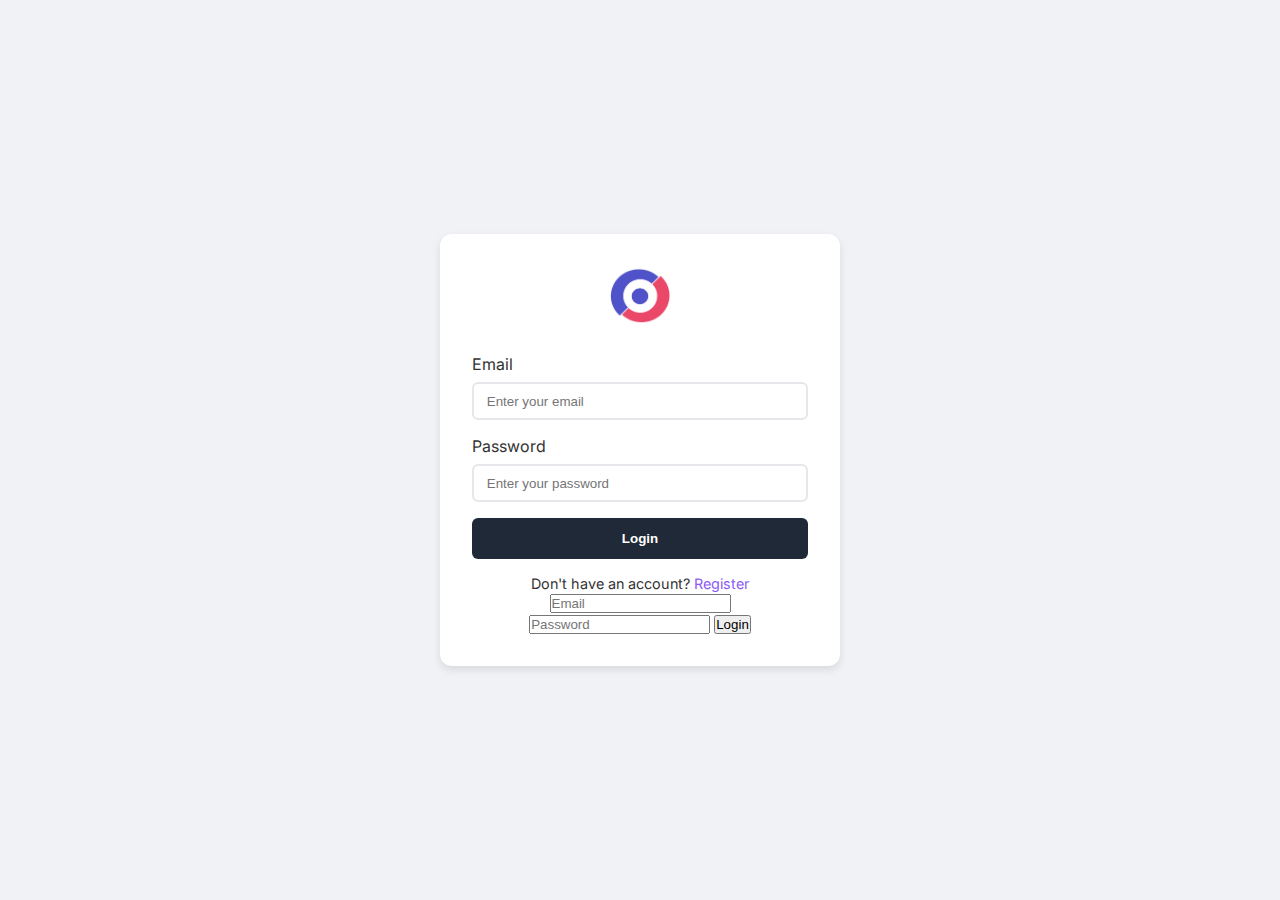
==== login.html @ d3eea5c9 "Add files via upload" ====
<!DOCTYPE html>
<html lang="en">
<head>
    <meta charset="UTF-8">
    <title>Login - Gamacare</title>
    <link rel="stylesheet" href="style.css">
    <link rel="stylesheet" href="https://fonts.googleapis.com/css?family=Inter&display=swap">
</head>
<body class="auth-body">
    <div class="auth-container">
        <img src="logo.png" alt="Gamacare Logo" class="auth-logo">
        <form class="auth-form">
            <div class="form-group">
                <label for="email">Email</label>
                <input type="email" id="email" placeholder="Enter your email" required>
            </div>
            <div class="form-group">
                <label for="password">Password</label>
                <input type="password" id="password" placeholder="Enter your password" required>
            </div>
            <button type="submit" class="btn-submit">Login</button>
            <p class="auth-link">Don't have an account? <a href="register.html">Register</a></p>
        </form>
        <form action="login.php" method="POST">
          <input type="email" name="email" placeholder="Email" required>
          <input type="password" name="password" placeholder="Password" required>
          <button type="submit">Login</button>
        </form>
        
    </div>
</body>
</html>
---- style.css ----
/* RESET */
* {
    margin: 0;
    padding: 0;
    box-sizing: border-box;
  }
  
  /* BODY */
  body {
    font-family: Arial, sans-serif;
    color: #333;
    background-color: #fff;
  }
  
  /* NAVBAR */
  .navbar {
    display: flex;
    align-items: center;
    justify-content: space-between;
    padding: 1rem 2rem;
    background-color: #ffffff;
    box-shadow: 0 2px 5px rgba(0,0,0,0.1);
  }
  
  .logo {
    display: flex;
    align-items: center;
  }
  
  .logo img {
    height: 40px;
    margin-right: 0.5rem;
  }
  
  .brand-name {
    font-weight: bold;
    font-size: 1.2rem;
  }
  
  .nav-links {
    list-style: none;
    display: flex;
    gap: 1rem;
  }
  
  .nav-links li a {
    text-decoration: none;
    color: #333;
    font-weight: 500;
    transition: color 0.3s ease;
  }
  
  .nav-links li a:hover {
    color: #ff5a5f;
  }
  
  .appointment-btn {
    background-color: #ff5a5f;
    color: #fff;
    border: none;
    padding: 0.6rem 1.2rem;
    cursor: pointer;
    border-radius: 5px;
    font-weight: 600;
  }
  
  /* HERO SECTION */
  .hero {
    background-color: #64c4b2; /* Adjust color as needed */
    padding: 4rem 2rem;
    text-align: center;
    color: #fff;
  }
  
  .hero-content h1 {
    font-size: 2.5rem;
    margin-bottom: 1rem;
  }
  
  .hero-content p {
    font-size: 1.2rem;
    margin-bottom: 2rem;
  }
  
  .cta-btn {
    background-color: #fff;
    color: #64c4b2;
    border: none;
    padding: 0.75rem 1.5rem;
    cursor: pointer;
    border-radius: 5px;
    font-weight: bold;
    font-size: 1rem;
    transition: background-color 0.3s ease, color 0.3s ease;
  }
  
  .cta-btn:hover {
    background-color: #ff5a5f;
    color: #fff;
  }
  
  /* BOOK APPOINTMENT SECTION */
  .book-section {
    display: flex;
    justify-content: center;
    align-items: center;
    padding: 2rem;
    background-color: #f9f9f9;
  }
  
  .book-btn {
    background-color: #ff5a5f;
    color: #fff;
    border: none;
    padding: 1rem 2rem;
    cursor: pointer;
    border-radius: 5px;
    font-size: 1rem;
    font-weight: bold;
    transition: background-color 0.3s ease;
  }
  
  .book-btn:hover {
    background-color: #e5484f;
  }
  
  /* INFO SECTION */
  .info-section {
    display: flex;
    justify-content: center;
    align-items: center;
    gap: 2rem;
    padding: 2rem;
    text-align: center;
    background-color: #fff;
  }
  
  .info-card {
    flex: 1;
    max-width: 200px;
  }
  
  .info-card img {
    max-width: 60px;
    margin-bottom: 1rem;
  }
  
  .info-card h3 {
    font-size: 1.1rem;
    margin-top: 0.5rem;
  }
  
  /* FOOTER */
  footer {
    display: flex;
    justify-content: space-between;
    align-items: center;
    background-color: #f2f2f2;
    padding: 1rem 2rem;
    font-size: 0.9rem;
  }
  
  .footer-left {
    display: flex;
    flex-direction: column;
  }
  
  .footer-left p {
    margin-top: 0.5rem;
  }
  
  .footer-left a {
    text-decoration: none;
    color: #333;
    margin: 0 0.3rem;
  }
  
  .footer-left a:hover {
    text-decoration: underline;
  }
  
  .footer-right a img {
    width: 24px;
    margin-left: 1rem;
    transition: opacity 0.3s ease;
  }
  
  .footer-right a img:hover {
    opacity: 0.7;
  }
  
  #languageSelect {
    padding: 0.25rem;
    margin-bottom: 0.5rem;
    font-size: 0.9rem;
  }
  
  /* SERVICES PAGE SPECIFIC STYLES */
  .services-main {
    max-width: 1200px;
    margin: 0 auto;
    padding: 2rem;
  }
  
  .services-hero {
    margin-bottom: 2rem;
  }
  
  .services-hero h1 {
    font-size: 2rem;
    margin-bottom: 1rem;
    color: #333;
  }
  
  .services-hero p {
    line-height: 1.6;
    color: #555;
  }
  
  .services-details {
    display: flex;
    flex-direction: column;
    gap: 2rem;
    margin-bottom: 3rem;
  }
  
  .service-detail h2 {
    font-size: 1.4rem;
    margin-bottom: 0.5rem;
    color: #333;
    border-left: 4px solid #64c4b2;
    padding-left: 0.5rem;
  }
  
  .service-detail p {
    line-height: 1.6;
    color: #555;
  }
  
  .services-offered {
    margin-bottom: 3rem;
    text-align: center;
  }
  
  .services-offered h2 {
    font-size: 1.8rem;
    margin-bottom: 1.5rem;
    color: #333;
  }
  
  .services-grid {
    display: grid;
    grid-template-columns: repeat(auto-fill, minmax(200px, 1fr));
    gap: 1rem;
  }
  
  .service-card {
    background-color: #f9f9f9;
    padding: 1.5rem;
    border-radius: 5px;
    box-shadow: 0 2px 4px rgba(0,0,0,0.1);
    font-weight: 600;
    color: #333;
    transition: background-color 0.3s ease;
    cursor: default;
  }
  
  .service-card:hover {
    background-color: #e1f5f2; /* Slight hover effect */
  }
  
  /* CTA Section */
  .services-cta {
    background-color: #f9f9f9;
    padding: 2rem;
    text-align: center;
    border-radius: 5px;
    margin-bottom: 3rem;
  }
  
  .services-cta h2 {
    font-size: 1.8rem;
    margin-bottom: 1rem;
    color: #333;
  }
  
  .services-cta p {
    margin-bottom: 1.5rem;
    color: #555;
  }
  
  .services-cta .cta-btn {
    background-color: #64c4b2;
    color: #fff;
    border: none;
    padding: 0.75rem 1.5rem;
    cursor: pointer;
    border-radius: 5px;
    font-weight: bold;
    font-size: 1rem;
    transition: background-color 0.3s ease;
  }
  
  .services-cta .cta-btn:hover {
    background-color: #ff5a5f;
  }
  
  /* MODAL STYLES */
  .modal {
    display: none; /* Hidden initially */
    position: fixed;
    z-index: 9999; /* Sits on top of other elements */
    left: 0;
    top: 0;
    width: 100%;
    height: 100%;
    overflow: auto; /* Enable scroll if needed */
    background-color: rgba(0, 0, 0, 0.5); /* Dark overlay */
    justify-content: center;
    align-items: center;
  }
  
  .modal-content {
    background-color: #fff;
    margin: auto;
    padding: 2rem;
    border-radius: 5px;
    max-width: 600px;
    width: 90%; /* Slightly responsive */
    position: relative;
  }
  
  .close {
    color: #aaa;
    float: right;
    font-size: 1.5rem;
    font-weight: bold;
    cursor: pointer;
    margin-top: -0.5rem;
  }
  
  .close:hover,
  .close:focus {
    color: #000;
    text-decoration: none;
    cursor: pointer;
  }
  
  /* ABOUT PAGE SPECIFIC CLASSES */
  
  /* Hero / Intro section on About page */
  .about-hero {
    text-align: center;
    margin-bottom: 2rem;
  }
  
  .about-hero h1 {
    font-size: 2rem;
    margin-bottom: 1rem;
    color: #333;
  }
  
  .about-hero p {
    line-height: 1.6;
    color: #555;
  }
  
  /* Our Story */
  .about-story {
    margin-bottom: 2rem;
  }
  
  .about-story h2 {
    font-size: 1.5rem;
    color: #333;
    margin-bottom: 0.5rem;
    border-left: 4px solid #64c4b2;
    padding-left: 0.5rem;
  }
  
  .about-story p {
    line-height: 1.6;
    color: #555;
  }
  
  /* About Services */
  .about-services {
    margin-bottom: 2rem;
  }
  
  .about-services h2 {
    font-size: 1.5rem;
    margin-bottom: 0.5rem;
    color: #333;
  }
  
  .about-services h3 {
    font-size: 1.2rem;
    margin-bottom: 1rem;
    color: #555;
  }
  
  /* Approach & Community sections */
  .about-approach, .about-community {
    margin-bottom: 2rem;
  }
  
  .about-approach h2, .about-community h2 {
    font-size: 1.5rem;
    margin-bottom: 0.5rem;
    color: #333;
    border-left: 4px solid #64c4b2;
    padding-left: 0.5rem;
  }
  
  .about-approach p, .about-community p {
    line-height: 1.6;
    color: #555;
  }
  
  /* Contact Form on About page */
  .about-contact {
    margin-bottom: 2rem;
  }
  
  .about-contact h2 {
    font-size: 1.5rem;
    margin-bottom: 1rem;
    color: #333;
  }
  
  .contact-form {
    display: flex;
    flex-direction: column;
    max-width: 500px;
    margin: 0 auto;
    gap: 0.75rem;
  }
  
  .contact-form label {
    font-weight: 600;
    margin-bottom: 0.25rem;
  }
  
  .contact-form input,
  .contact-form textarea {
    padding: 0.75rem;
    border: 1px solid #ccc;
    border-radius: 4px;
    font-size: 0.95rem;
  }
  
  .contact-form input:focus,
  .contact-form textarea:focus {
    outline: none;
    border-color: #64c4b2;
  }
  
  /* CONTACT PAGE SPECIFIC STYLES */
  
  /* Main container for contact page */
  .contact-main {
    max-width: 1200px;
    margin: 0 auto;
    padding: 2rem;
  }
  
  /* Intro Section (heading & address) */
  .contact-intro {
    text-align: center;
    margin-bottom: 2rem;
  }
  
  .contact-intro h1 {
    font-size: 2rem;
    margin-bottom: 1rem;
    color: #333;
  }
  
  .contact-intro p {
    line-height: 1.6;
    color: #555;
  }
  
  /* Contact Card Container */
  .contact-card {
    display: flex;
    flex-wrap: wrap; /* Allows wrapping on smaller screens */
    gap: 2rem;
    background-color: #fff;
    border-radius: 8px;
    padding: 2rem;
    box-shadow: 0 2px 4px rgba(0,0,0,0.1);
  }
  
  /* Left side (Form) */
  .contact-form-wrapper {
    flex: 1;
    min-width: 280px;
  }
  
  /* Right side (Map) */
  .map-container {
    flex: 1;
    min-width: 280px;
    height: 400px; /* Adjust as needed */
    border-radius: 4px;
    overflow: hidden; /* Round corners for the embedded map if you like */
  }
  
  /* Contact Form inside the card */
  .contact-form {
    display: flex;
    flex-direction: column;
    gap: 1rem;
  }
  
  .contact-form label {
    font-weight: 600;
    margin-bottom: 0.25rem;
  }
  
  .contact-form input,
  .contact-form textarea {
    padding: 0.75rem;
    border: 1px solid #ccc;
    border-radius: 4px;
    font-size: 0.95rem;
  }
  
  .contact-form input:focus,
  .contact-form textarea:focus {
    outline: none;
    border-color: #64c4b2;
  }
  
  /* If you want the same button style as "Book Appointment" */
  .contact-form .book-btn {
    width: 100px;
    align-self: flex-start;
    background-color: #ff5a5f;
    color: #fff;
    border: none;
    padding: 0.6rem 1.2rem;
    cursor: pointer;
    border-radius: 5px;
    font-weight: 600;
    transition: background-color 0.3s ease;
  }
  
  .contact-form .book-btn:hover {
    background-color: #e5484f;
  }
  
  /* --- Booking Page Specific Styles --- */
  
  /* Container for booking page */
  .booking-main {
    max-width: 1200px;
    margin: 0 auto;
    padding: 2rem;
  }
  
  /* Hero Section */
  .booking-hero {
    background-color: #f9f9f9; /* or use a hero image background if desired */
    padding: 4rem 2rem;
    text-align: center;
    margin-bottom: 2rem;
  }
  
  .booking-hero-content h1 {
    font-size: 2.2rem;
    margin-bottom: 1rem;
    color: #333;
  }
  
  .booking-hero-content p {
    font-size: 1.2rem;
    margin-bottom: 2rem;
    color: #555;
  }
  
  #bookNowHeroBtn {
    background-color: #64c4b2;
    color: #fff;
    border: none;
    padding: 0.75rem 1.5rem;
    cursor: pointer;
    border-radius: 5px;
    font-weight: bold;
    font-size: 1rem;
    transition: background-color 0.3s ease;
  }
  
  #bookNowHeroBtn:hover {
    background-color: #ff5a5f;
  }
  
  /* Consultation Types Section */
  .consultation-types {
    text-align: center;
    margin-bottom: 3rem;
  }
  
  .consultation-types h2 {
    font-size: 1.8rem;
    margin-bottom: 1.5rem;
    color: #333;
  }
  
  .services-grid {
    display: grid;
    grid-template-columns: repeat(auto-fill, minmax(200px, 1fr));
    gap: 1rem;
    justify-items: center;
  }
  
  .service-card {
    background-color: #f9f9f9;
    padding: 1.5rem;
    border-radius: 5px;
    box-shadow: 0 2px 4px rgba(0,0,0,0.1);
    font-weight: 600;
    color: #333;
    transition: background-color 0.3s ease;
    cursor: default;
    text-align: center;
    width: 200px; /* fixed width for uniformity */
  }
  
  .service-card:hover {
    background-color: #e1f5f2;
  }
  
  /* Booking Form Section */
  .booking-form-section {
    background-color: #fff;
    padding: 2rem;
    text-align: center;
    border-radius: 5px;
    box-shadow: 0 2px 4px rgba(0,0,0,0.1);
    margin-bottom: 3rem;
  }
  
  .booking-form-section h2 {
    font-size: 1.8rem;
    margin-bottom: 1.5rem;
    color: #333;
  }
  
  .booking-form {
    display: flex;
    flex-direction: column;
    max-width: 500px;
    margin: 0 auto;
    gap: 1rem;
    text-align: left;
  }
  
  .booking-form label {
    font-weight: 600;
    margin-bottom: 0.25rem;
  }
  
  .booking-form input,
  .booking-form textarea {
    padding: 0.75rem;
    border: 1px solid #ccc;
    border-radius: 4px;
    font-size: 0.95rem;
  }
  
  .booking-form input:focus,
  .booking-form textarea:focus {
    outline: none;
    border-color: #64c4b2;
  }
  
  /* "Submit Booking" button reuses .book-btn style */
  .booking-form .book-btn {
    background-color: #64c4b2;
    color: #fff;
    border: none;
    padding: 0.6rem 1.2rem;
    cursor: pointer;
    border-radius: 5px;
    font-weight: 600;
    transition: background-color 0.3s ease;
    align-self: flex-start; /* or center, if you prefer */
  }
  
  .booking-form .book-btn:hover {
    background-color: #ff5a5f;
  }
  .info-section {
    display: flex;
    justify-content: center;
    gap: 1rem;
  }

  .info-card {
    background-color: #fff;
    border-radius: 8px;
    box-shadow: 0 2px 4px rgba(0,0,0,0.1);
    padding: 1rem;
    cursor: pointer;
    transition: background-color 0.3s ease, color 0.3s ease;
    text-align: center;
    width: 150px;
  }

  .info-card:hover, .info-card:active, .info-card.active {
    background-color: #ff5a5f;
    color: #fff;
  }

  .info-card i {
    margin-bottom: 0.5rem;
  }
  /* Helpful Links Section */
.helpful-links {
  text-align: center;
  margin: 2rem 0;
}

.info-section {
  display: flex;
  justify-content: center;
  gap: 1rem;
}

.info-card {
  background-color: #fff;
  border-radius: 8px;
  box-shadow: 0 2px 4px rgba(0,0,0,0.1);
  padding: 1rem;
  cursor: pointer;
  transition: background-color 0.3s ease, color 0.3s ease;
  text-align: center;
  width: 150px;
}

.info-card:hover,
.info-card:active,
.info-card.active {
  background-color: #ff5a5f;
  color: #fff;
}

.info-card i {
  margin-bottom: 0.5rem;
}

.info-card a {
  text-decoration: none;
  color: inherit;
  display: block;
}
.nav-links li a {
  position: relative;
  padding-bottom: 4px; /* Space for the underline */
}

.nav-links li a.active {
  font-weight: bold;
  color: #000;
}

.nav-links li a.active::after {
  content: '';
  position: absolute;
  bottom: 0;
  left: 0;
  width: 100%;
  height: 2px;
  background-color: #000;
}
/* Authentication Pages (Login/Register) Styles */
.auth-body {
  font-family: 'Inter', sans-serif;
  background-color: #f0f2f5;
  display: flex;
  justify-content: center;
  align-items: center;
  height: 100vh;
  padding: 1rem;
}

.auth-container {
  background: #fff;
  border-radius: 12px;
  box-shadow: 0 4px 8px rgba(0,0,0,0.1);
  padding: 2rem;
  width: 100%;
  max-width: 400px;
  text-align: center;
}

.auth-logo {
  height: 60px;
  margin-bottom: 1.5rem;
}

.auth-form .form-group {
  text-align: left;
  margin-bottom: 1rem;
}

.auth-form .form-group label {
  display: block;
  margin-bottom: 0.5rem;
  color: #333;
}

.auth-form .form-group input {
  width: 100%;
  padding: 0.6rem 0.8rem;
  border: 2px solid #e5e7eb;
  border-radius: 6px;
  outline: none;
  transition: border-color 0.3s;
}

.auth-form .form-group input:focus {
  border-color: #8a5cf6;
}

.btn-submit {
  background-color: #1f2937;
  color: #fff;
  border: none;
  width: 100%;
  padding: 0.8rem;
  border-radius: 6px;
  font-weight: bold;
  cursor: pointer;
  transition: background-color 0.3s;
}

.btn-submit:hover {
  background-color: #111827;
}

.auth-link {
  margin-top: 1rem;
  font-size: 0.9rem;
}

.auth-link a {
  color: #8a5cf6;
  text-decoration: none;
}

.auth-link a:hover {
  text-decoration: underline;
}
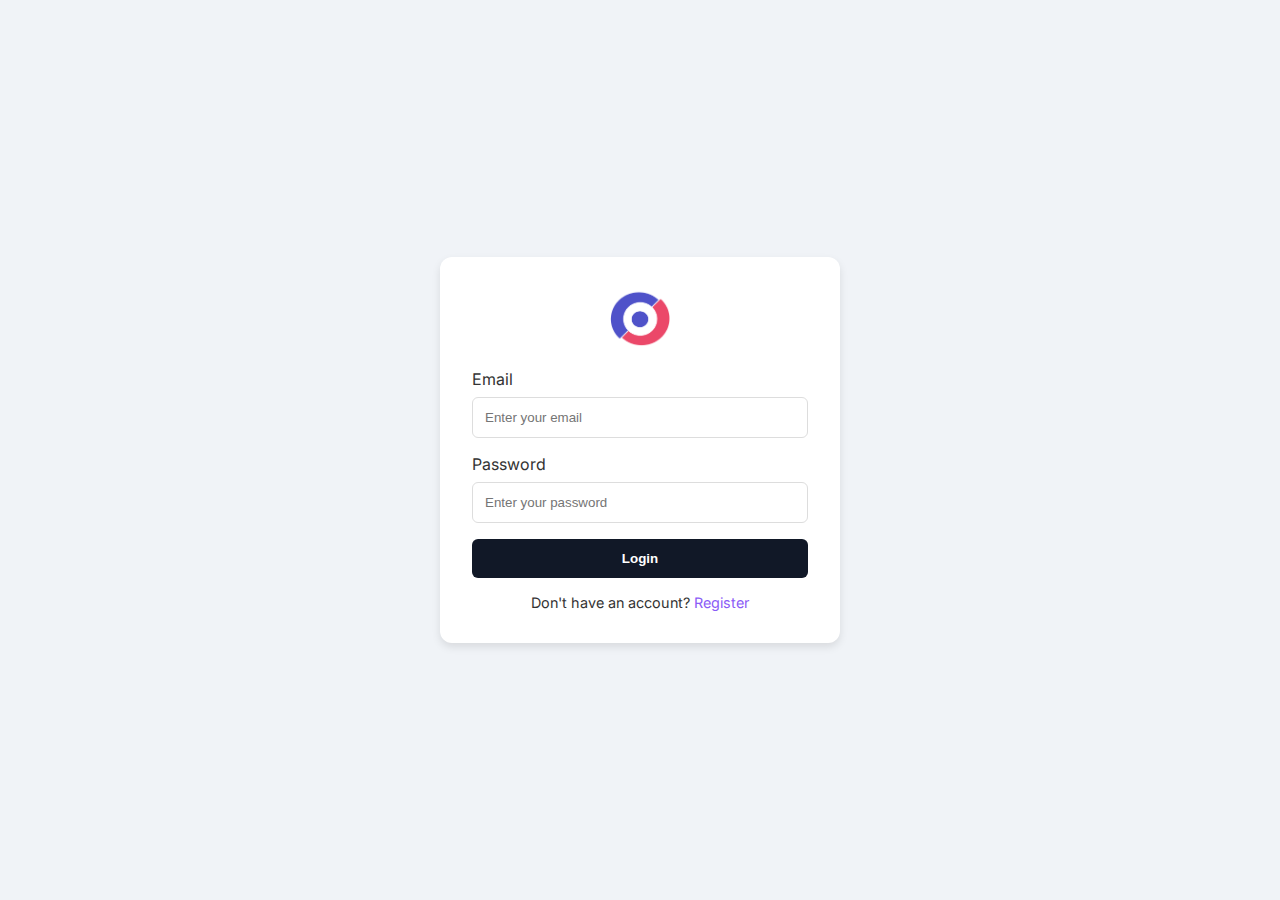
==== commit 08ed0c09: "Update login.html" ====
--- a/login.html
+++ b/login.html
@@ -5,28 +5,97 @@
     <title>Login - Gamacare</title>
     <link rel="stylesheet" href="style.css">
     <link rel="stylesheet" href="https://fonts.googleapis.com/css?family=Inter&display=swap">
+    <style>
+        body {
+            font-family: 'Inter', sans-serif;
+            background-color: #f0f3f7;
+            display: flex;
+            align-items: center;
+            justify-content: center;
+            height: 100vh;
+            padding: 1rem;
+        }
+
+        .auth-container {
+            background-color: #fff;
+            border-radius: 12px;
+            box-shadow: 0 4px 8px rgba(0,0,0,0.1);
+            padding: 2rem;
+            width: 100%;
+            max-width: 400px;
+            text-align: center;
+        }
+
+        .auth-logo {
+            width: 60px;
+            margin-bottom: 1rem;
+        }
+
+        .auth-form .form-group {
+            margin-bottom: 1rem;
+            text-align: left;
+        }
+
+        .auth-form .form-group label {
+            display: block;
+            margin-bottom: 0.5rem;
+            color: #333;
+        }
+
+        .auth-form .form-group input {
+            width: 100%;
+            padding: 0.75rem;
+            border: 1px solid #ddd;
+            border-radius: 6px;
+        }
+
+        .btn-submit {
+            background-color: #111827;
+            color: #fff;
+            border: none;
+            padding: 0.75rem;
+            border-radius: 6px;
+            cursor: pointer;
+            font-weight: bold;
+            width: 100%;
+        }
+
+        .btn-submit:hover {
+            background-color: #374151;
+        }
+
+        .auth-link {
+            text-align: center;
+            margin-top: 1rem;
+        }
+    </style>
 </head>
-<body class="auth-body">
-    <div class="auth-container">
-        <img src="logo.png" alt="Gamacare Logo" class="auth-logo">
-        <form class="auth-form">
-            <div class="form-group">
-                <label for="email">Email</label>
-                <input type="email" id="email" placeholder="Enter your email" required>
-            </div>
-            <div class="form-group">
-                <label for="password">Password</label>
-                <input type="password" id="password" placeholder="Enter your password" required>
-            </div>
-            <button type="submit" class="btn-submit">Login</button>
-            <p class="auth-link">Don't have an account? <a href="register.html">Register</a></p>
-        </form>
-        <form action="login.php" method="POST">
-          <input type="email" name="email" placeholder="Email" required>
-          <input type="password" name="password" placeholder="Password" required>
-          <button type="submit">Login</button>
-        </form>
-        
-    </div>
+<body>
+
+<div class="auth-container">
+    <img src="logo.png" alt="Gamacare Logo" class="auth-logo">
+
+    <form action="auth.php" method="POST" class="auth-form">
+        <div class="form-group">
+            <label for="email">Email</label>
+            <input type="email" id="email" name="email" placeholder="Enter your email" required>
+        </div>
+        <div class="form-group">
+            <label for="password">Password</label>
+            <input type="password" id="password" name="password" placeholder="Enter your password" required>
+        </div>
+        <button type="submit" class="btn-submit">Login</button>
+        <p class="auth-link">Don't have an account? <a href="register.html">Register</a></p>
+    </form>
+</div>
+
+<script>
+document.querySelector('.auth-form').addEventListener('submit', function(e) {
+    e.preventDefault();
+    alert("Login successful! Redirecting to booking...");
+    window.location.href = "booking.html";
+});
+</script>
+
 </body>
 </html>
